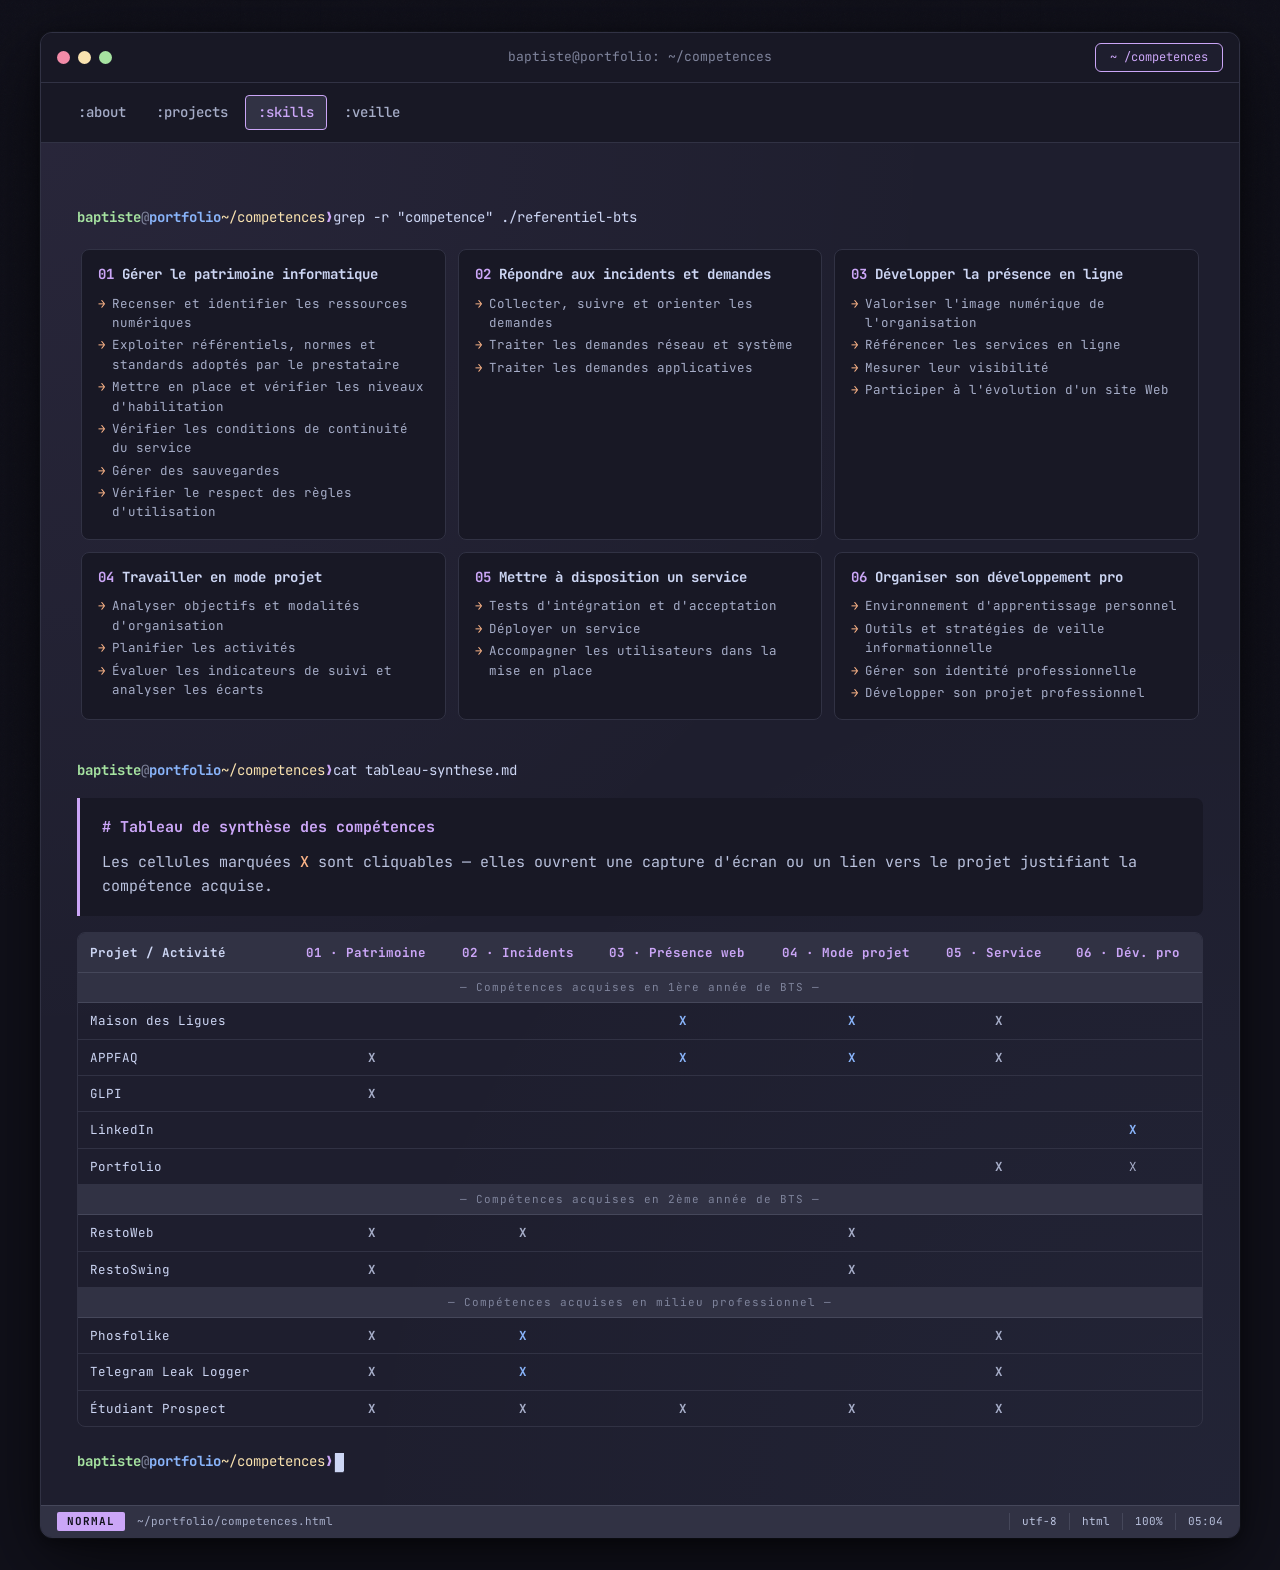
==== competences.html @ 7285fc58 "first commit" ====
<!DOCTYPE html>
<html lang="fr">
<head>
  <meta charset="UTF-8" />
  <meta name="viewport" content="width=device-width, initial-scale=1.0" />
  <title>baptiste@portfolio ~ Compétences</title>
  <link rel="preconnect" href="https://fonts.googleapis.com" />
  <link rel="preconnect" href="https://fonts.gstatic.com" crossorigin />
  <link href="https://fonts.googleapis.com/css2?family=JetBrains+Mono:ital,wght@0,400;0,500;0,700;1,400&display=swap" rel="stylesheet" />
  <link rel="stylesheet" href="css/style.css" />
</head>
<body>

  <div class="bg-grid"></div>
  <div class="bg-noise"></div>

  <main class="terminal">

    <header class="term-header">
      <div class="term-buttons">
        <span class="btn-close"></span>
        <span class="btn-min"></span>
        <span class="btn-max"></span>
      </div>
      <div class="term-title">baptiste@portfolio: ~/competences</div>
      <div class="term-tabs">
        <span class="tab active">~ /competences</span>
      </div>
    </header>

    <nav class="navbar" aria-label="Navigation principale">
      <a href="index.html"       class="nav-link"><span class="nav-key">:about</span></a>
      <a href="projets.html"     class="nav-link"><span class="nav-key">:projects</span></a>
      <a href="competences.html" class="nav-link active"><span class="nav-key">:skills</span></a>
      <a href="veille.html"      class="nav-link"><span class="nav-key">:veille</span></a>
    </nav>

    <div class="term-body">

      <section id="skills" class="section">

        <!-- Référentiel BTS -->
        <div class="prompt-line">
          <span class="ps1-user">baptiste</span><span class="ps1-at">@</span><span class="ps1-host">portfolio</span>
          <span class="ps1-arrow"> </span><span class="ps1-path">~/competences</span>
          <span class="ps1-prompt"> ❯ </span>
          <span class="ps1-cmd">grep -r "competence" ./referentiel-bts</span>
        </div>

        <div class="skills-grid">
          <article class="skill-card">
            <h3><span class="skill-num">01</span> Gérer le patrimoine informatique</h3>
            <ul>
              <li>Recenser et identifier les ressources numériques</li>
              <li>Exploiter référentiels, normes et standards adoptés par le prestataire</li>
              <li>Mettre en place et vérifier les niveaux d'habilitation</li>
              <li>Vérifier les conditions de continuité du service</li>
              <li>Gérer des sauvegardes</li>
              <li>Vérifier le respect des règles d'utilisation</li>
            </ul>
          </article>

          <article class="skill-card">
            <h3><span class="skill-num">02</span> Répondre aux incidents et demandes</h3>
            <ul>
              <li>Collecter, suivre et orienter les demandes</li>
              <li>Traiter les demandes réseau et système</li>
              <li>Traiter les demandes applicatives</li>
            </ul>
          </article>

          <article class="skill-card">
            <h3><span class="skill-num">03</span> Développer la présence en ligne</h3>
            <ul>
              <li>Valoriser l'image numérique de l'organisation</li>
              <li>Référencer les services en ligne</li>
              <li>Mesurer leur visibilité</li>
              <li>Participer à l'évolution d'un site Web</li>
            </ul>
          </article>

          <article class="skill-card">
            <h3><span class="skill-num">04</span> Travailler en mode projet</h3>
            <ul>
              <li>Analyser objectifs et modalités d'organisation</li>
              <li>Planifier les activités</li>
              <li>Évaluer les indicateurs de suivi et analyser les écarts</li>
            </ul>
          </article>

          <article class="skill-card">
            <h3><span class="skill-num">05</span> Mettre à disposition un service</h3>
            <ul>
              <li>Tests d'intégration et d'acceptation</li>
              <li>Déployer un service</li>
              <li>Accompagner les utilisateurs dans la mise en place</li>
            </ul>
          </article>

          <article class="skill-card">
            <h3><span class="skill-num">06</span> Organiser son développement pro</h3>
            <ul>
              <li>Environnement d'apprentissage personnel</li>
              <li>Outils et stratégies de veille informationnelle</li>
              <li>Gérer son identité professionnelle</li>
              <li>Développer son projet professionnel</li>
            </ul>
          </article>
        </div>

        <!-- Tableau de synthèse -->
        <div class="prompt-line" style="margin-top: 36px;">
          <span class="ps1-user">baptiste</span><span class="ps1-at">@</span><span class="ps1-host">portfolio</span>
          <span class="ps1-arrow"> </span><span class="ps1-path">~/competences</span>
          <span class="ps1-prompt"> ❯ </span>
          <span class="ps1-cmd">cat tableau-synthese.md</span>
        </div>

        <div class="md-output" style="margin-bottom: 16px;">
          <p><span class="md-h"># Tableau de synthèse des compétences</span></p>
          <p>
            Les cellules marquées <em>X</em> sont cliquables — elles ouvrent une capture d'écran
            ou un lien vers le projet justifiant la compétence acquise.
          </p>
        </div>

        <div class="table-wrapper">
          <table class="competences-table">
            <thead>
              <tr>
                <th class="col-projet">Projet / Activité</th>
                <th title="Gérer le patrimoine informatique">01 · Patrimoine</th>
                <th title="Répondre aux incidents et demandes">02 · Incidents</th>
                <th title="Développer la présence en ligne">03 · Présence web</th>
                <th title="Travailler en mode projet">04 · Mode projet</th>
                <th title="Mettre à disposition un service">05 · Service</th>
                <th title="Organiser son développement pro">06 · Dév. pro</th>
              </tr>
            </thead>
            <tbody>
              <tr class="category-row">
                <td colspan="7">— Compétences acquises en 1ère année de BTS —</td>
              </tr>
              <tr>
                <td>Maison des Ligues</td>
                <td></td>
                <td></td>
                <td><a href="https://fastaze.github.io/maison-de-ligue/" target="_blank" class="cell-link">X</a></td>
                <td><a href="https://github.com/FastAze/maison-de-ligue" target="_blank" class="cell-link">X</a></td>
                <td class="cell-clickable" onclick="openPopup('image/pages2.png')">X</td>
                <td></td>
              </tr>
              <tr>
                <td>APPFAQ</td>
                <td class="cell-clickable" onclick="openPopup('image/image5.png')">X</td>
                <td></td>
                <td><a href="https://appfaq.page.gd/" target="_blank" class="cell-link">X</a></td>
                <td><a href="https://github.com/FastAze/APPFAQ" target="_blank" class="cell-link">X</a></td>
                <td class="cell-clickable" onclick="openPopup('image/image6.png')">X</td>
                <td></td>
              </tr>
              <tr>
                <td>GLPI</td>
                <td class="cell-clickable" onclick="openPopup('image/glpi.png')">X</td>
                <td></td>
                <td></td>
                <td></td>
                <td></td>
                <td></td>
              </tr>
              <tr>
                <td>LinkedIn</td>
                <td></td>
                <td></td>
                <td></td>
                <td></td>
                <td></td>
                <td><a href="https://www.linkedin.com/in/baptiste-chaillou-354b6a331/" target="_blank" class="cell-link">X</a></td>
              </tr>
              <tr>
                <td>Portfolio</td>
                <td></td>
                <td></td>
                <td></td>
                <td></td>
                <td class="cell-clickable" onclick="openPopup('image/pages1.png')">X</td>
                <td>X</td>
              </tr>
              <tr class="category-row">
                <td colspan="7">— Compétences acquises en 2ème année de BTS —</td>
              </tr>
              <tr>
                <td>RestoWeb</td>
                <td class="cell-clickable" onclick="openPopup('image/img11.png')">X</td>
                <td class="cell-clickable" onclick="openPopup('image/img12.png')">X</td>
                <td></td>
                <td class="cell-clickable" onclick="openPopup('image/img13.png')">X</td>
                <td></td>
                <td></td>
              </tr>
              <tr>
                <td>RestoSwing</td>
                <td class="cell-clickable" onclick="openPopup('image/img11.png')">X</td>
                <td></td>
                <td></td>
                <td class="cell-clickable" onclick="openPopup('image/img13.png')">X</td>
                <td></td>
                <td></td>
              </tr>
              <tr class="category-row">
                <td colspan="7">— Compétences acquises en milieu professionnel —</td>
              </tr>
              <tr>
                <td>Phosfolike</td>
                <td class="cell-clickable" onclick="openPopup('image/image1.png')">X</td>
                <td><a href="https://github.com/FastAze/phosfolike" target="_blank" class="cell-link">X</a></td>
                <td></td>
                <td></td>
                <td class="cell-clickable" onclick="openPopup('image/image2.png')">X</td>
                <td></td>
              </tr>
              <tr>
                <td>Telegram Leak Logger</td>
                <td class="cell-clickable" onclick="openPopup('image/image3.png')">X</td>
                <td><a href="https://github.com/FastAze/django-telegram-group-logger" target="_blank" class="cell-link">X</a></td>
                <td></td>
                <td></td>
                <td class="cell-clickable" onclick="openPopup('image/image4.png')">X</td>
                <td></td>
              </tr>
              <tr>
                <td>Étudiant Prospect</td>
                <td class="cell-clickable" onclick="openPopup('image/image7.png')">X</td>
                <td class="cell-clickable" onclick="openPopup('image/img8.png')">X</td>
                <td class="cell-clickable" onclick="openPopup('image/etudiantprospect.png')">X</td>
                <td class="cell-clickable" onclick="openPopup('image/img9.png')">X</td>
                <td class="cell-clickable" onclick="openPopup('image/img10.png')">X</td>
                <td></td>
              </tr>
            </tbody>
          </table>
        </div>

        <div class="prompt-line idle">
          <span class="ps1-user">baptiste</span><span class="ps1-at">@</span><span class="ps1-host">portfolio</span>
          <span class="ps1-arrow"> </span><span class="ps1-path">~/competences</span>
          <span class="ps1-prompt"> ❯ </span>
          <span class="cursor">█</span>
        </div>
      </section>

    </div>

    <footer class="statusbar">
      <span class="sb-left">
        <span class="sb-mode">NORMAL</span>
        <span class="sb-file">~/portfolio/competences.html</span>
      </span>
      <span class="sb-right">
        <span class="sb-info">utf-8</span>
        <span class="sb-info">html</span>
        <span class="sb-info">100%</span>
        <span class="sb-info" id="clock">--:--</span>
      </span>
    </footer>

  </main>

  <!-- Popup image/PDF -->
  <div class="popup-overlay" id="popup-overlay" onclick="closePopup(event)">
    <div class="popup-container" id="popup-container">
      <button class="popup-close" onclick="closePopup()">&times;</button>
      <div id="popup-content"></div>
    </div>
  </div>

  <script src="js/main.js" defer></script>
  <script>
    function openPopup(filePath) {
      const overlay = document.getElementById('popup-overlay');
      const content = document.getElementById('popup-content');
      const ext = filePath.split('.').pop().toLowerCase();
      if (ext === 'pdf') {
        content.innerHTML = `<iframe src="${filePath}" class="popup-pdf"></iframe>`;
      } else {
        content.innerHTML = `<img src="${filePath}" class="popup-image" alt="preview">`;
      }
      overlay.classList.add('active');
      document.addEventListener('keydown', handleEsc);
    }
    function closePopup(e) {
      if (e && e.target !== document.getElementById('popup-overlay') && !e.target.classList.contains('popup-close')) return;
      const overlay = document.getElementById('popup-overlay');
      overlay.classList.remove('active');
      document.getElementById('popup-content').innerHTML = '';
      document.removeEventListener('keydown', handleEsc);
    }
    function handleEsc(e) { if (e.key === 'Escape') { document.getElementById('popup-overlay').classList.remove('active'); document.getElementById('popup-content').innerHTML = ''; document.removeEventListener('keydown', handleEsc); } }
  </script>
</body>
</html>
---- css/style.css ----
/* =========================================================
   Catppuccin Mocha · Portfolio · FastAze
   ========================================================= */

:root {
  /* Palette Catppuccin Mocha (officielle) */
  --base:     #1e1e2e;
  --mantle:   #181825;
  --crust:    #11111b;

  --surface0: #313244;
  --surface1: #45475a;
  --surface2: #585b70;

  --text:     #cdd6f4;
  --subtext1: #bac2de;
  --subtext0: #a6adc8;
  --overlay2: #9399b2;
  --overlay1: #7f849c;
  --overlay0: #6c7086;

  --rosewater:#f5e0dc;
  --flamingo: #f2cdcd;
  --pink:     #f5c2e7;
  --mauve:    #cba6f7;
  --red:      #f38ba8;
  --maroon:   #eba0ac;
  --peach:    #fab387;
  --yellow:   #f9e2af;
  --green:    #a6e3a1;
  --teal:     #94e2d5;
  --sky:      #89dceb;
  --sapphire: #74c7ec;
  --blue:     #89b4fa;
  --lavender: #b4befe;

  --font-mono: "JetBrains Mono", "Fira Code", ui-monospace, monospace;
  --radius: 8px;
}

* { box-sizing: border-box; }

html, body {
  margin: 0;
  padding: 0;
  background: var(--crust);
  color: var(--text);
  font-family: var(--font-mono);
  font-size: 15px;
  line-height: 1.55;
  -webkit-font-smoothing: antialiased;
  min-height: 100vh;
}

a { color: var(--blue); text-decoration: none; }
a:hover { color: var(--lavender); }

/* =========================================================
   Arrière-plan : grille + bruit
   ========================================================= */
.bg-grid {
  position: fixed; inset: 0;
  background-image:
    linear-gradient(var(--surface0) 1px, transparent 1px),
    linear-gradient(90deg, var(--surface0) 1px, transparent 1px);
  background-size: 40px 40px;
  opacity: 0.08;
  pointer-events: none;
  z-index: 0;
  mask-image: radial-gradient(circle at center, black 30%, transparent 80%);
}
.bg-noise {
  position: fixed; inset: 0;
  pointer-events: none;
  z-index: 0;
  opacity: 0.04;
  background-image: url("data:image/svg+xml;utf8,<svg xmlns='http://www.w3.org/2000/svg' width='200' height='200'><filter id='n'><feTurbulence baseFrequency='0.9'/></filter><rect width='100%25' height='100%25' filter='url(%23n)'/></svg>");
}

/* =========================================================
   Fenêtre terminal
   ========================================================= */
.terminal {
  position: relative;
  z-index: 1;
  max-width: 1200px;
  margin: 32px auto;
  background: var(--base);
  border: 1px solid var(--surface0);
  border-radius: 12px;
  box-shadow:
    0 0 0 1px rgba(205, 214, 244, 0.02),
    0 24px 80px rgba(0, 0, 0, 0.6),
    0 4px 16px rgba(0, 0, 0, 0.4);
  overflow: hidden;
}

/* Header Ghostty-like */
.term-header {
  background: var(--mantle);
  border-bottom: 1px solid var(--surface0);
  padding: 10px 16px;
  display: flex;
  align-items: center;
  gap: 16px;
  position: relative;
}
.term-buttons { display: flex; gap: 8px; }
.term-buttons span {
  width: 13px; height: 13px;
  border-radius: 50%;
  display: inline-block;
}
.btn-close { background: var(--red); }
.btn-min   { background: var(--yellow); }
.btn-max   { background: var(--green); }

.term-title {
  position: absolute;
  left: 50%; transform: translateX(-50%);
  color: var(--overlay1);
  font-size: 13px;
}

.term-tabs {
  margin-left: auto;
  display: flex;
}
.tab {
  background: var(--base);
  color: var(--subtext0);
  padding: 4px 14px;
  font-size: 12px;
  border-radius: 6px;
  border: 1px solid var(--surface0);
}
.tab.active { color: var(--mauve); border-color: var(--mauve); }

/* =========================================================
   Navbar style vim/i3
   ========================================================= */
.navbar {
  display: flex;
  flex-wrap: wrap;
  gap: 4px;
  padding: 12px 24px;
  background: var(--mantle);
  border-bottom: 1px solid var(--surface0);
  font-size: 14px;
}
.nav-link {
  position: relative;
  padding: 6px 12px;
  border-radius: 4px;
  color: var(--subtext0);
  transition: all 0.15s ease;
  border: 1px solid transparent;
}
.nav-link:hover {
  background: var(--surface0);
  color: var(--mauve);
  border-color: var(--surface1);
}
.nav-link.active {
  background: var(--surface0);
  color: var(--mauve);
  border-color: var(--mauve);
}
.nav-key { font-weight: 500; }

/* =========================================================
   Corps
   ========================================================= */
.term-body {
  padding: 32px 28px 24px;
  background:
    radial-gradient(circle at 0% 0%, rgba(203, 166, 247, 0.06), transparent 50%),
    radial-gradient(circle at 100% 100%, rgba(137, 180, 250, 0.04), transparent 50%);
}

/* Ligne de prompt (PS1) */
.prompt-line {
  font-size: 14px;
  margin: 32px 0 16px;
  display: flex;
  align-items: center;
  flex-wrap: wrap;
}
.ps1-user   { color: var(--green); font-weight: 700; }
.ps1-at     { color: var(--overlay1); }
.ps1-host   { color: var(--blue); font-weight: 700; }
.ps1-arrow  { color: var(--overlay1); }
.ps1-path   { color: var(--yellow); }
.ps1-prompt { color: var(--mauve); font-weight: 700; }
.ps1-cmd    { color: var(--text); }

/* Curseur clignotant */
.cursor {
  display: inline-block;
  background: var(--text);
  color: var(--text);
  width: 9px; height: 18px;
  margin-left: 2px;
  animation: blink 1s steps(2, start) infinite;
  vertical-align: middle;
}
@keyframes blink {
  0%, 50% { opacity: 1; }
  51%, 100% { opacity: 0; }
}

/* =========================================================
   HERO fastfetch
   ========================================================= */
.hero {
  display: grid;
  grid-template-columns: auto 1fr;
  gap: 40px;
  align-items: center;
  padding: 24px 8px 32px;
  border-bottom: 1px dashed var(--surface1);
  margin-bottom: 16px;
}
.ascii {
  color: var(--mauve);
  font-size: 14px;
  line-height: 1.2;
  margin: 0;
  text-shadow: 0 0 24px rgba(203, 166, 247, 0.35);
}
.info-name {
  font-size: 22px;
  margin: 0 0 6px;
  letter-spacing: 0.5px;
}
.info-name .user { color: var(--green); }
.info-name .at   { color: var(--overlay1); }
.info-name .host { color: var(--blue); }

.info-sep { color: var(--overlay0); margin-bottom: 14px; }

.info-list {
  list-style: none;
  padding: 0; margin: 0 0 18px;
  display: grid;
  grid-template-columns: 1fr;
  gap: 4px;
}
.info-list li {
  display: grid;
  grid-template-columns: 110px 1fr;
  gap: 16px;
  font-size: 14px;
}
.info-list .key {
  color: var(--peach);
  font-weight: 700;
}
.info-list .val { color: var(--subtext1); }

.palette { display: flex; gap: 6px; }
.palette span {
  width: 28px; height: 14px;
  border-radius: 2px;
  box-shadow: inset 0 0 0 1px rgba(0, 0, 0, 0.2);
}

/* Typewriter hero */
.typewriter-line {
  font-size: 13px;
  margin-top: 6px;
  display: flex;
  align-items: center;
  min-height: 20px;
}
.tw-prompt { color: var(--mauve); font-weight: 700; margin-right: 6px; }
.tw-text   { color: var(--subtext1); }
.tw-cursor {
  display: inline-block;
  background: var(--text);
  width: 8px; height: 15px;
  margin-left: 2px;
  vertical-align: middle;
  animation: blink 1s steps(2, start) infinite;
}

/* =========================================================
   Sections "markdown output"
   ========================================================= */
.about-bio,
.section { margin-top: 8px; padding: 0 8px; }

.md-output {
  background: var(--mantle);
  border-left: 3px solid var(--mauve);
  padding: 18px 22px;
  border-radius: 0 var(--radius) var(--radius) 0;
  margin-bottom: 16px;
}
.md-output p { margin: 0 0 12px; color: var(--subtext1); }
.md-output p:last-child { margin-bottom: 0; }
.md-output em {
  color: var(--peach);
  font-style: normal;
  font-weight: 500;
}
.md-h {
  color: var(--mauve);
  font-weight: 700;
}

/* =========================================================
   Tiling grid (projets) façon window manager
   ========================================================= */
.tiling-grid {
  display: grid;
  grid-template-columns: repeat(auto-fit, minmax(290px, 1fr));
  gap: 12px;
  padding: 4px;
}
.tile {
  background: var(--mantle);
  border: 1px solid var(--surface0);
  border-radius: var(--radius);
  padding: 16px 18px;
  display: flex;
  flex-direction: column;
  gap: 10px;
  transition: border-color 0.2s ease, transform 0.2s ease;
  position: relative;
}
.tile::before {
  content: "";
  position: absolute;
  top: 0; left: 0; right: 0; height: 2px;
  border-radius: var(--radius) var(--radius) 0 0;
  background: var(--blue);
}
.tile-bts::before       { background: var(--blue); }
.tile-formation::before { background: var(--peach); }
.tile-perso::before     { background: var(--green); }

.tile:hover {
  border-color: var(--mauve);
  transform: translateY(-2px);
}

.tile-head { display: flex; align-items: center; gap: 10px; }
.tile-tag {
  font-size: 10px;
  padding: 2px 8px;
  border-radius: 10px;
  background: var(--blue);
  color: var(--crust);
  font-weight: 700;
  letter-spacing: 1px;
}
.tag-formation { background: var(--peach); }
.tag-perso     { background: var(--green); }

.tile-title {
  margin: 0;
  font-size: 17px;
  color: var(--text);
  font-weight: 700;
}
.tile-desc {
  margin: 0;
  color: var(--subtext0);
  font-size: 13px;
  line-height: 1.5;
}
.tile-tech {
  display: flex;
  flex-wrap: wrap;
  gap: 4px;
  list-style: none;
  padding: 0;
  margin: 0;
}
.tile-tech li {
  font-size: 11px;
  padding: 2px 8px;
  border-radius: 4px;
  background: var(--surface0);
  color: var(--subtext1);
}
.tile-actions {
  display: flex;
  gap: 8px;
  margin-top: auto;
  padding-top: 6px;
}
.btn-link {
  font-size: 12px;
  padding: 4px 10px;
  border: 1px solid var(--surface1);
  border-radius: 4px;
  color: var(--blue);
  transition: all 0.15s ease;
}
.btn-link:hover {
  background: var(--blue);
  color: var(--crust);
  border-color: var(--blue);
}

/* =========================================================
   Compétences
   ========================================================= */
.skills-grid {
  display: grid;
  grid-template-columns: repeat(auto-fit, minmax(280px, 1fr));
  gap: 12px;
  padding: 4px;
}
.skill-card {
  background: var(--mantle);
  border: 1px solid var(--surface0);
  border-radius: var(--radius);
  padding: 14px 16px;
}
.skill-card h3 {
  margin: 0 0 8px;
  font-size: 14px;
  color: var(--text);
  display: flex;
  align-items: center;
  gap: 8px;
}
.skill-num {
  color: var(--mauve);
  font-weight: 700;
}
.skill-card ul {
  list-style: none;
  padding: 0;
  margin: 0;
}
.skill-card li {
  font-size: 12.5px;
  color: var(--subtext0);
  padding-left: 14px;
  position: relative;
  margin-bottom: 3px;
}
.skill-card li::before {
  content: "→";
  position: absolute;
  left: 0;
  color: var(--peach);
}

/* =========================================================
   Veille
   ========================================================= */
.veille-grid {
  display: grid;
  grid-template-columns: repeat(auto-fit, minmax(260px, 1fr));
  gap: 12px;
  margin-top: 12px;
}
.veille-card {
  background: var(--mantle);
  border: 1px solid var(--surface0);
  border-radius: var(--radius);
  padding: 16px 18px;
  position: relative;
}
.veille-card.cyber { border-left: 3px solid var(--red); }
.veille-card.ai    { border-left: 3px solid var(--mauve); }
.veille-card.web   { border-left: 3px solid var(--yellow); }

.veille-card header { margin-bottom: 8px; }
.vc-axis {
  display: block;
  font-size: 10px;
  letter-spacing: 2px;
  color: var(--overlay1);
  margin-bottom: 4px;
}
.veille-card h3 {
  margin: 0;
  color: var(--text);
  font-size: 16px;
}
.veille-card p {
  font-size: 13px;
  color: var(--subtext0);
  margin: 0 0 10px;
}
.vc-sources {
  list-style: none;
  padding: 0;
  margin: 0;
  font-size: 12px;
  color: var(--subtext1);
}
.vc-sources li { margin-bottom: 4px; }
.vc-sources strong { color: var(--green); margin-right: 6px; }
.vc-sources span { color: var(--overlay1); }

.veille-footer {
  margin-top: 14px;
  padding: 10px 14px;
  background: var(--mantle);
  border-radius: var(--radius);
  font-size: 12px;
  color: var(--subtext0);
  display: flex;
  align-items: center;
  gap: 8px;
}
.veille-footer .status {
  color: var(--green);
  animation: pulse 2s ease-in-out infinite;
}
@keyframes pulse {
  0%, 100% { opacity: 1; }
  50% { opacity: 0.3; }
}

/* =========================================================
   Contact
   ========================================================= */
.contact-block {
  background: var(--mantle);
  border-left: 3px solid var(--green);
  border-radius: 0 var(--radius) var(--radius) 0;
  padding: 16px 22px;
  margin-bottom: 18px;
}
.contact-line {
  display: grid;
  grid-template-columns: 130px 1fr;
  gap: 16px;
  font-size: 14px;
  padding: 4px 0;
}
.ck { color: var(--peach); font-weight: 700; }
.cv { color: var(--subtext1); }

.prompt-line.idle { margin-top: 24px; margin-bottom: 8px; }

/* =========================================================
   Statusbar
   ========================================================= */
.statusbar {
  display: flex;
  justify-content: space-between;
  background: var(--surface0);
  padding: 6px 16px;
  font-size: 11px;
  color: var(--text);
  border-top: 1px solid var(--surface1);
}
.sb-left, .sb-right { display: flex; gap: 12px; align-items: center; }
.sb-mode {
  background: var(--mauve);
  color: var(--crust);
  padding: 1px 10px;
  border-radius: 2px;
  font-weight: 700;
  letter-spacing: 1px;
}
.sb-file { color: var(--subtext0); }
.sb-info {
  color: var(--subtext1);
  border-left: 1px solid var(--surface1);
  padding-left: 12px;
}

/* =========================================================
   Responsive
   ========================================================= */
@media (max-width: 720px) {
  body { font-size: 13.5px; }
  .terminal { margin: 0; border-radius: 0; }
  .term-title { display: none; }
  .term-tabs { margin-left: 0; }
  .term-body { padding: 20px 16px; }
  .hero {
    grid-template-columns: 1fr;
    gap: 18px;
    text-align: left;
  }
  .ascii { font-size: 12px; overflow-x: auto; }
  .info-list li { grid-template-columns: 90px 1fr; gap: 8px; }
  .contact-line { grid-template-columns: 100px 1fr; gap: 8px; }
  .navbar { padding: 10px 14px; }
  .nav-link { padding: 5px 8px; font-size: 13px; }
  .statusbar { font-size: 10px; padding: 5px 10px; }
}

/* =========================================================
   Animations d'entrée
   ========================================================= */
.tile, .skill-card, .veille-card {
  animation: fadeUp 0.5s ease both;
}
.tile:nth-child(1) { animation-delay: 0.05s; }
.tile:nth-child(2) { animation-delay: 0.10s; }
.tile:nth-child(3) { animation-delay: 0.15s; }
.tile:nth-child(4) { animation-delay: 0.20s; }
.tile:nth-child(5) { animation-delay: 0.25s; }
.tile:nth-child(6) { animation-delay: 0.30s; }

@keyframes fadeUp {
  from { opacity: 0; transform: translateY(8px); }
  to   { opacity: 1; transform: translateY(0); }
}

/* =========================================================
   Section label (projets)
   ========================================================= */
.section-label {
  display: flex;
  align-items: center;
  gap: 12px;
  margin: 20px 0 10px 4px;
  font-size: 13px;
}
.label-title { color: var(--subtext0); }

/* =========================================================
   Bouton popup inline (projets)
   ========================================================= */
.btn-popup {
  background: none;
  font-family: var(--font-mono);
  cursor: pointer;
}

/* =========================================================
   Popup overlay
   ========================================================= */
.popup-overlay {
  display: none;
  position: fixed;
  inset: 0;
  background: rgba(17, 17, 27, 0.85);
  z-index: 1000;
  align-items: center;
  justify-content: center;
  backdrop-filter: blur(4px);
}
.popup-overlay.active {
  display: flex;
}
.popup-container {
  position: relative;
  background: var(--mantle);
  border: 1px solid var(--surface1);
  border-radius: var(--radius);
  padding: 16px;
  max-width: 90vw;
  max-height: 90vh;
  box-shadow: 0 24px 80px rgba(0, 0, 0, 0.7);
  overflow: auto;
}
.popup-close {
  position: absolute;
  top: 8px; right: 10px;
  background: var(--red);
  color: var(--crust);
  border: none;
  border-radius: 50%;
  width: 22px; height: 22px;
  font-size: 14px;
  line-height: 1;
  cursor: pointer;
  font-family: var(--font-mono);
  display: flex; align-items: center; justify-content: center;
  z-index: 10;
}
.popup-close:hover { opacity: 0.8; }
.popup-image {
  display: block;
  max-width: 80vw;
  max-height: 80vh;
  border-radius: 4px;
}
.popup-pdf {
  width: 80vw;
  height: 80vh;
  border: none;
  border-radius: 4px;
}

/* =========================================================
   Tableau de compétences
   ========================================================= */
.table-wrapper {
  overflow-x: auto;
  border-radius: var(--radius);
  border: 1px solid var(--surface0);
  margin-top: 4px;
}
.competences-table {
  width: 100%;
  border-collapse: collapse;
  font-size: 12.5px;
  min-width: 720px;
}
.competences-table th {
  background: var(--surface0);
  color: var(--mauve);
  padding: 10px 12px;
  text-align: left;
  font-weight: 700;
  border-bottom: 1px solid var(--surface1);
  white-space: nowrap;
}
.competences-table th.col-projet {
  color: var(--text);
  min-width: 200px;
}
.competences-table td {
  padding: 8px 12px;
  color: var(--subtext0);
  border-bottom: 1px solid var(--surface0);
  text-align: center;
  vertical-align: middle;
}
.competences-table td:first-child {
  text-align: left;
  color: var(--text);
}
.competences-table tr:last-child td {
  border-bottom: none;
}
.competences-table tr:hover td {
  background: rgba(49, 50, 68, 0.4);
}
.competences-table .category-row td {
  background: var(--surface0);
  color: var(--overlay1);
  font-size: 11px;
  letter-spacing: 1px;
  text-align: center;
  padding: 6px 12px;
  border-bottom: 1px solid var(--surface1);
}
.competences-table .category-row:hover td {
  background: var(--surface0);
}
.cell-clickable {
  cursor: pointer;
  color: var(--peach);
  font-weight: 700;
  transition: color 0.15s;
}
.cell-clickable:hover { color: var(--yellow); }
.cell-link {
  color: var(--blue);
  font-weight: 700;
}
.cell-link:hover { color: var(--lavender); }

/* =========================================================
   Markdown list dans md-output
   ========================================================= */
.md-output .md-list {
  padding-left: 18px;
  margin: 0 0 12px;
  color: var(--subtext1);
}
.md-output .md-list li {
  margin-bottom: 4px;
  font-size: 14px;
}

/* =========================================================
   Bouton Flipboard (veille)
   ========================================================= */
.btn-flipboard {
  display: inline-block;
  padding: 8px 18px;
  background: var(--surface0);
  border: 1px solid var(--mauve);
  border-radius: 4px;
  color: var(--mauve);
  font-family: var(--font-mono);
  font-size: 13px;
  transition: all 0.15s ease;
}
.btn-flipboard:hover {
  background: var(--mauve);
  color: var(--crust);
}

/* Scrollbar custom */
::-webkit-scrollbar { width: 10px; height: 10px; }
::-webkit-scrollbar-track { background: var(--mantle); }
::-webkit-scrollbar-thumb {
  background: var(--surface1);
  border-radius: 5px;
  border: 2px solid var(--mantle);
}
::-webkit-scrollbar-thumb:hover { background: var(--surface2); }

/* Sélection */
::selection {
  background: var(--mauve);
  color: var(--crust);
}
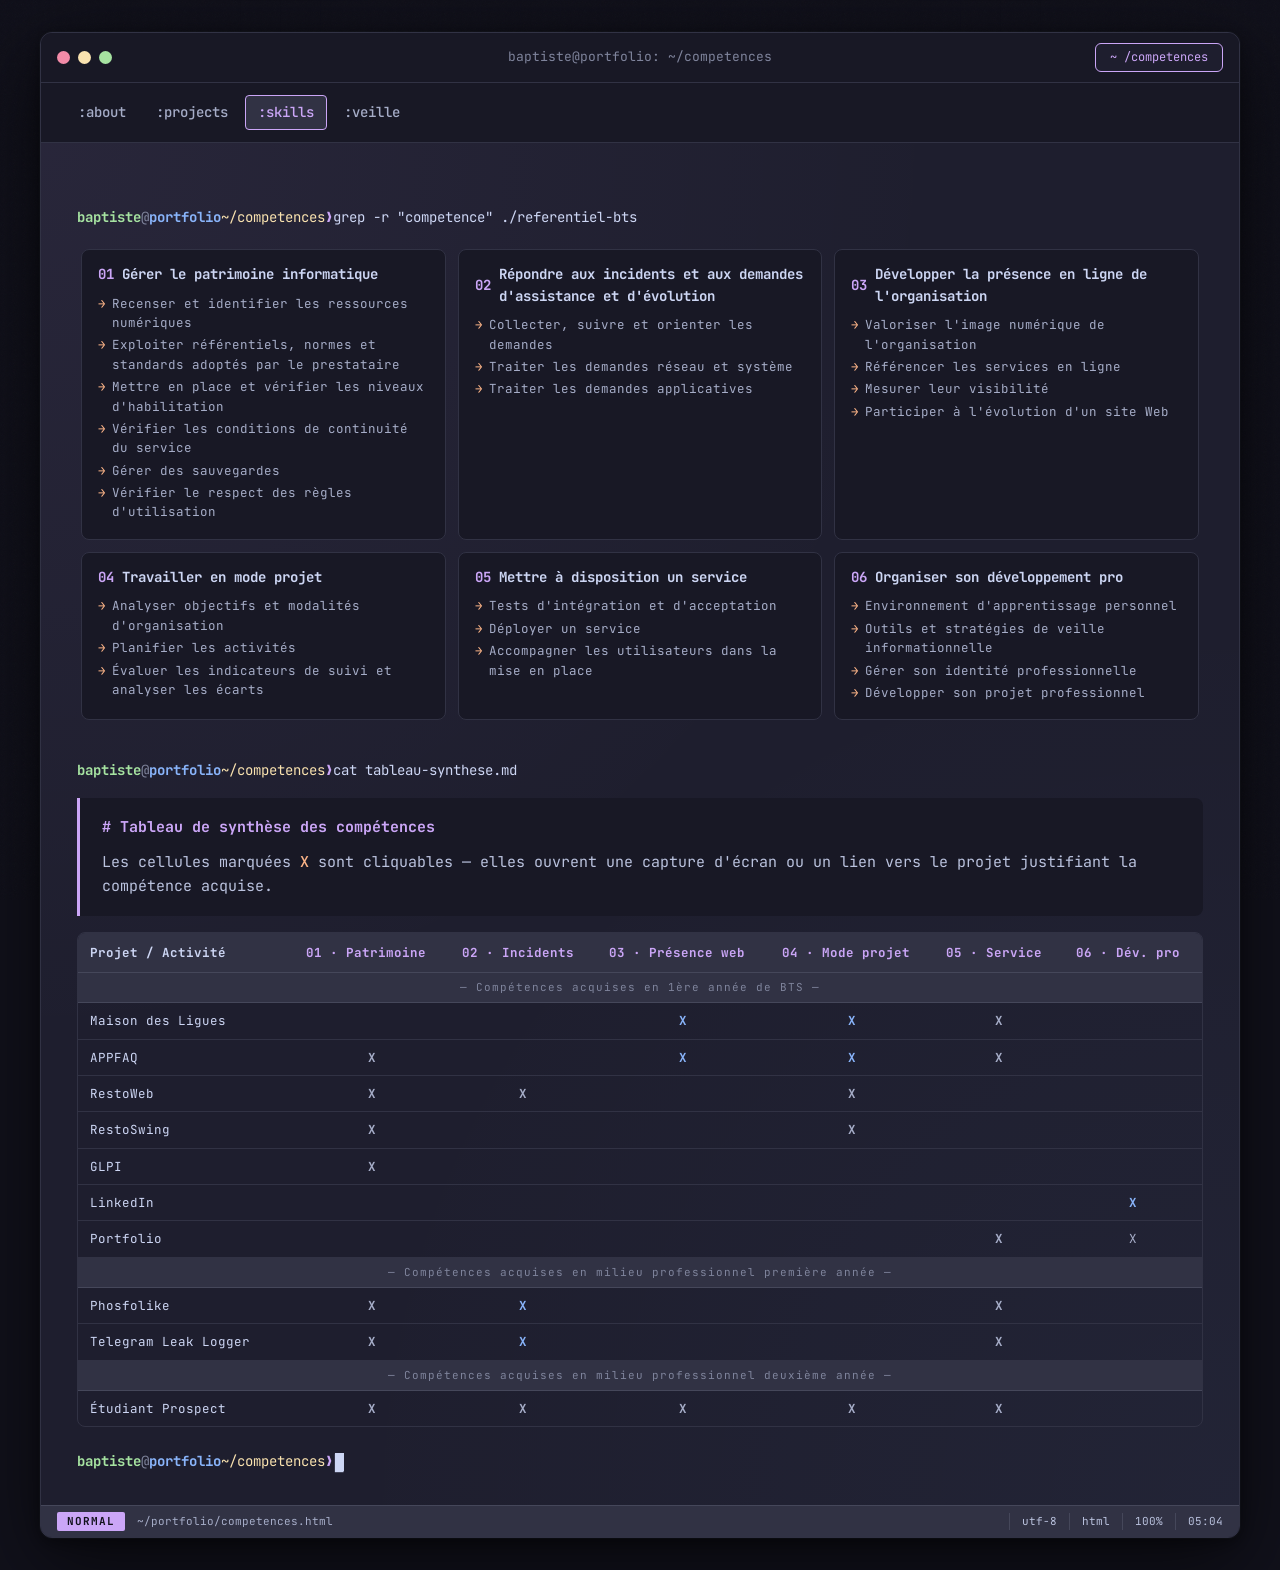
==== commit 261ccb2a: "commit2" ====
--- a/competences.html
+++ b/competences.html
@@ -49,7 +49,7 @@
 
         <div class="skills-grid">
           <article class="skill-card">
-            <h3><span class="skill-num">01</span> Gérer le patrimoine informatique</h3>
+            <h3><span class="skill-num">01</span> Gérer le patrimoine informatique </h3>
             <ul>
               <li>Recenser et identifier les ressources numériques</li>
               <li>Exploiter référentiels, normes et standards adoptés par le prestataire</li>
@@ -61,7 +61,7 @@
           </article>
 
           <article class="skill-card">
-            <h3><span class="skill-num">02</span> Répondre aux incidents et demandes</h3>
+            <h3><span class="skill-num">02</span> Répondre aux incidents et aux demandes d'assistance et d'évolution </h3>
             <ul>
               <li>Collecter, suivre et orienter les demandes</li>
               <li>Traiter les demandes réseau et système</li>
@@ -70,7 +70,7 @@
           </article>
 
           <article class="skill-card">
-            <h3><span class="skill-num">03</span> Développer la présence en ligne</h3>
+            <h3><span class="skill-num">03</span> Développer la présence en ligne de l'organisation </h3>
             <ul>
               <li>Valoriser l'image numérique de l'organisation</li>
               <li>Référencer les services en ligne</li>
@@ -159,37 +159,7 @@
                 <td class="cell-clickable" onclick="openPopup('image/image6.png')">X</td>
                 <td></td>
               </tr>
-              <tr>
-                <td>GLPI</td>
-                <td class="cell-clickable" onclick="openPopup('image/glpi.png')">X</td>
-                <td></td>
-                <td></td>
-                <td></td>
-                <td></td>
-                <td></td>
-              </tr>
-              <tr>
-                <td>LinkedIn</td>
-                <td></td>
-                <td></td>
-                <td></td>
-                <td></td>
-                <td></td>
-                <td><a href="https://www.linkedin.com/in/baptiste-chaillou-354b6a331/" target="_blank" class="cell-link">X</a></td>
-              </tr>
-              <tr>
-                <td>Portfolio</td>
-                <td></td>
-                <td></td>
-                <td></td>
-                <td></td>
-                <td class="cell-clickable" onclick="openPopup('image/pages1.png')">X</td>
-                <td>X</td>
-              </tr>
-              <tr class="category-row">
-                <td colspan="7">— Compétences acquises en 2ème année de BTS —</td>
-              </tr>
-              <tr>
+                            <tr>
                 <td>RestoWeb</td>
                 <td class="cell-clickable" onclick="openPopup('image/img11.png')">X</td>
                 <td class="cell-clickable" onclick="openPopup('image/img12.png')">X</td>
@@ -207,8 +177,35 @@
                 <td></td>
                 <td></td>
               </tr>
+              <tr>
+                <td>GLPI</td>
+                <td class="cell-clickable" onclick="openPopup('image/glpi.png')">X</td>
+                <td></td>
+                <td></td>
+                <td></td>
+                <td></td>
+                <td></td>
+              </tr>
+              <tr>
+                <td>LinkedIn</td>
+                <td></td>
+                <td></td>
+                <td></td>
+                <td></td>
+                <td></td>
+                <td><a href="https://www.linkedin.com/in/baptiste-chaillou-354b6a331/" target="_blank" class="cell-link">X</a></td>
+              </tr>
+              <tr>
+                <td>Portfolio</td>
+                <td></td>
+                <td></td>
+                <td></td>
+                <td></td>
+                <td class="cell-clickable" onclick="openPopup('image/pages1.png')">X</td>
+                <td>X</td>
+              </tr>
               <tr class="category-row">
-                <td colspan="7">— Compétences acquises en milieu professionnel —</td>
+                <td colspan="7">— Compétences acquises en milieu professionnel première année —</td>
               </tr>
               <tr>
                 <td>Phosfolike</td>
@@ -227,6 +224,9 @@
                 <td></td>
                 <td class="cell-clickable" onclick="openPopup('image/image4.png')">X</td>
                 <td></td>
+              </tr>
+              <tr class="category-row">
+                <td colspan="7">— Compétences acquises en milieu professionnel deuxième année —</td>
               </tr>
               <tr>
                 <td>Étudiant Prospect</td>
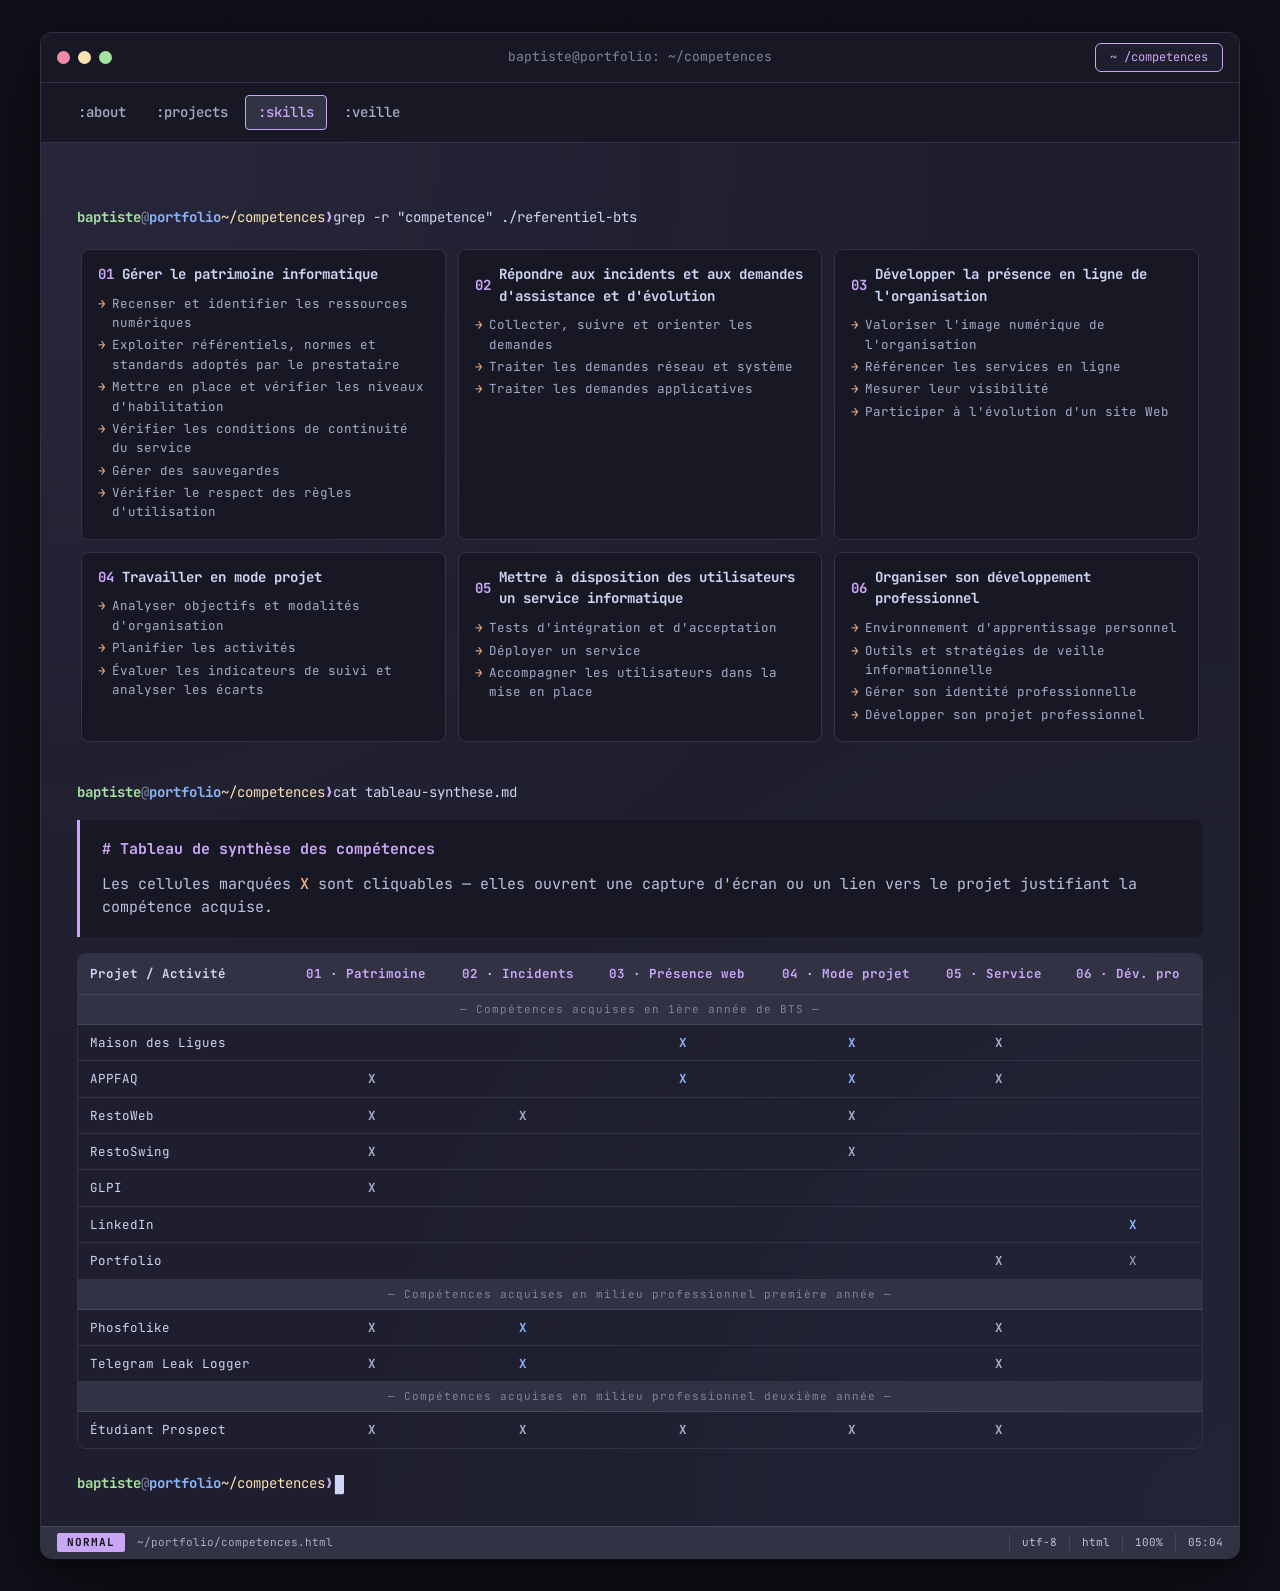
==== commit c39aa090: "commit  3" ====
--- a/competences.html
+++ b/competences.html
@@ -80,7 +80,7 @@
           </article>
 
           <article class="skill-card">
-            <h3><span class="skill-num">04</span> Travailler en mode projet</h3>
+            <h3><span class="skill-num">04</span> Travailler en mode projet </h3>
             <ul>
               <li>Analyser objectifs et modalités d'organisation</li>
               <li>Planifier les activités</li>
@@ -89,7 +89,7 @@
           </article>
 
           <article class="skill-card">
-            <h3><span class="skill-num">05</span> Mettre à disposition un service</h3>
+            <h3><span class="skill-num">05</span> Mettre à disposition des utilisateurs un service informatique </h3>
             <ul>
               <li>Tests d'intégration et d'acceptation</li>
               <li>Déployer un service</li>
@@ -98,7 +98,7 @@
           </article>
 
           <article class="skill-card">
-            <h3><span class="skill-num">06</span> Organiser son développement pro</h3>
+            <h3><span class="skill-num">06</span> Organiser son développement professionnel </h3>
             <ul>
               <li>Environnement d'apprentissage personnel</li>
               <li>Outils et stratégies de veille informationnelle</li>
@@ -133,8 +133,8 @@
                 <th title="Répondre aux incidents et demandes">02 · Incidents</th>
                 <th title="Développer la présence en ligne">03 · Présence web</th>
                 <th title="Travailler en mode projet">04 · Mode projet</th>
-                <th title="Mettre à disposition un service">05 · Service</th>
-                <th title="Organiser son développement pro">06 · Dév. pro</th>
+                <th title="Mettre à disposition des utilisateurs un service informatique">05 · Service</th>
+                <th title="Organiser son développement professionnel">06 · Dév. pro</th>
               </tr>
             </thead>
             <tbody>
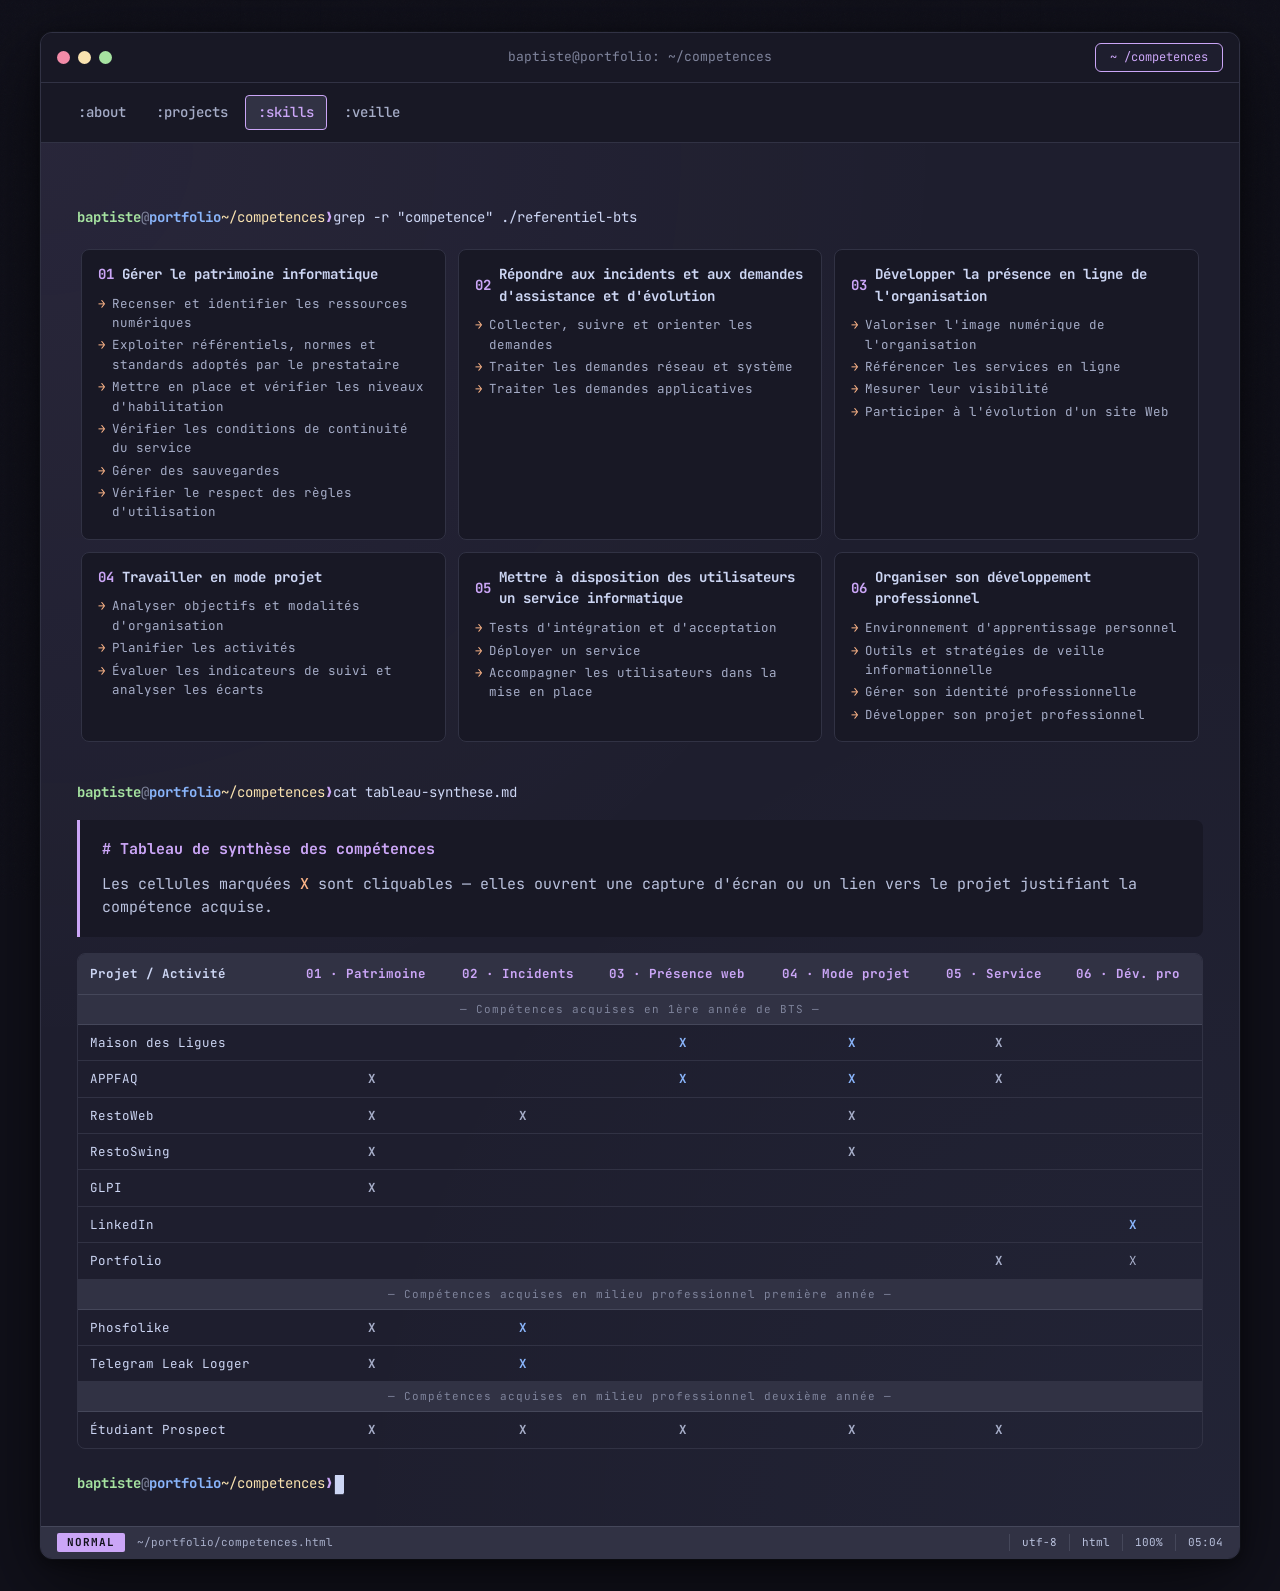
==== commit 3845f9e8: "Update competences.html" ====
--- a/competences.html
+++ b/competences.html
@@ -213,7 +213,7 @@
                 <td><a href="https://github.com/FastAze/phosfolike" target="_blank" class="cell-link">X</a></td>
                 <td></td>
                 <td></td>
-                <td class="cell-clickable" onclick="openPopup('image/image2.png')">X</td>
+                <td></td>
                 <td></td>
               </tr>
               <tr>
@@ -222,7 +222,7 @@
                 <td><a href="https://github.com/FastAze/django-telegram-group-logger" target="_blank" class="cell-link">X</a></td>
                 <td></td>
                 <td></td>
-                <td class="cell-clickable" onclick="openPopup('image/image4.png')">X</td>
+                <td></td>
                 <td></td>
               </tr>
               <tr class="category-row">
